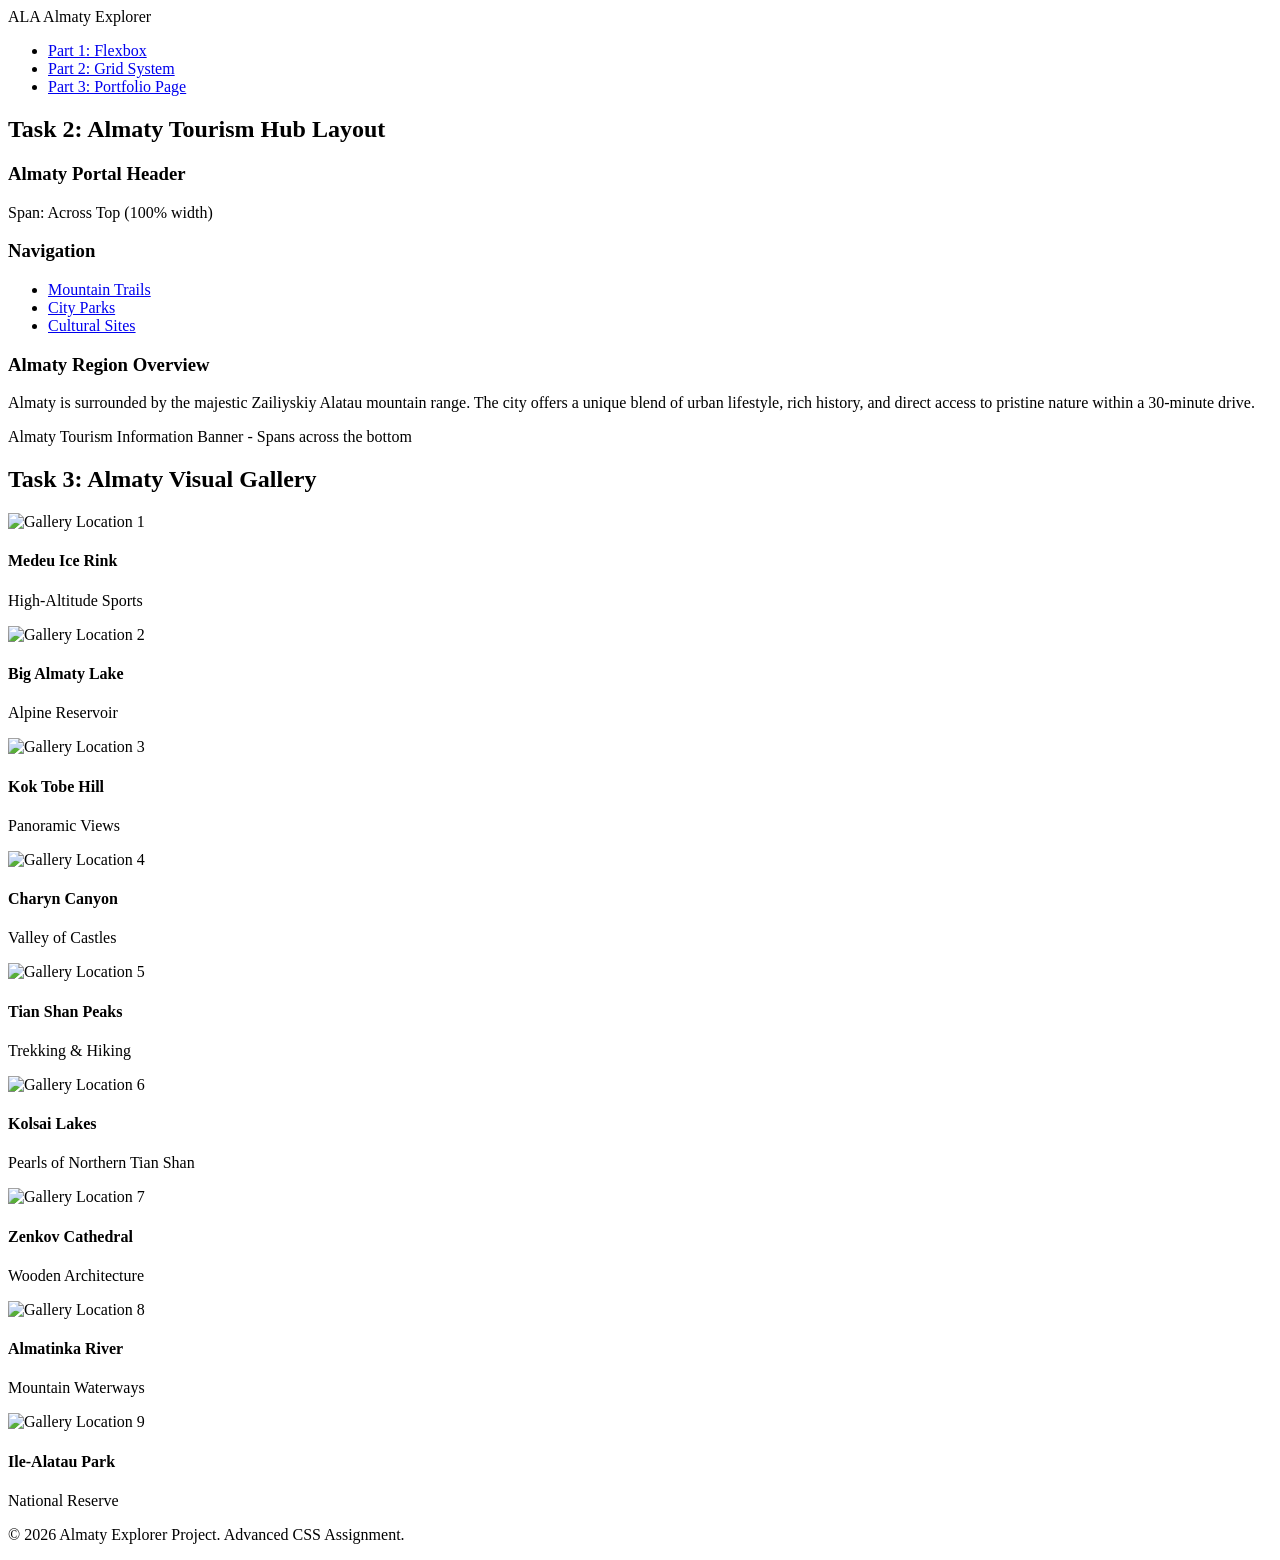
==== grid.html @ abfece4b "Add: index.html and grid.html" ====
<!DOCTYPE html>
<html lang="en">
<head>
    <meta charset="UTF-8">
    <meta name="viewport" content="width=device-width, initial-scale=1.0">
    <title>Almaty Guide | Part 2: Grid System</title>
    <link rel="stylesheet" href="style.css">
    <link href="https://fonts.googleapis.com/css2?family=Plus+Jakarta+Sans:wght@400;600;700&display=swap" rel="stylesheet">
</head>
<body>

    <header class="navbar">
        <div class="logo">
            <span class="logo-badge">ALA</span> Almaty Explorer
        </div>
        <nav>
            <ul class="nav-links">
                <li><a href="index.html">Part 1: Flexbox</a></li>
                <li><a href="grid.html" class="active">Part 2: Grid System</a></li>
                <li><a href="portfolio.html">Part 3: Portfolio Page</a></li>
            </ul>
        </nav>
    </header>

    <div class="container">
        <section class="grid-layout-section">
            <h2>Task 2: Almaty Tourism Hub Layout</h2>
            <div class="grid-page-layout">
                <header class="grid-area-header">
                    <h3>Almaty Portal Header</h3>
                    <p>Span: Across Top (100% width)</p>
                </header>
                <aside class="grid-area-sidebar">
                    <h3>Navigation</h3>
                    <ul>
                        <li><a href="#">Mountain Trails</a></li>
                        <li><a href="#">City Parks</a></li>
                        <li><a href="#">Cultural Sites</a></li>
                    </ul>
                </aside>
                <main class="grid-area-main">
                    <h3>Almaty Region Overview</h3>
                    <p>Almaty is surrounded by the majestic Zailiyskiy Alatau mountain range. The city offers a unique blend of urban lifestyle, rich history, and direct access to pristine nature within a 30-minute drive.</p>
                </main>
                <footer class="grid-area-footer">
                    <p>Almaty Tourism Information Banner - Spans across the bottom</p>
                </footer>
            </div>
        </section>

        <section class="gallery-section">
            <h2>Task 3: Almaty Visual Gallery</h2>
            <div class="image-gallery">
                <div class="gallery-item">
                    <img src="photo1.jpg" alt="Gallery Location 1">
                    <div class="gallery-overlay">
                        <h4>Medeu Ice Rink</h4>
                        <p>High-Altitude Sports</p>
                    </div>
                </div>
                <div class="gallery-item">
                    <img src="photo2.jpg" alt="Gallery Location 2">
                    <div class="gallery-overlay">
                        <h4>Big Almaty Lake</h4>
                        <p>Alpine Reservoir</p>
                    </div>
                </div>
                <div class="gallery-item">
                    <img src="photo3.jpg" alt="Gallery Location 3">
                    <div class="gallery-overlay">
                        <h4>Kok Tobe Hill</h4>
                        <p>Panoramic Views</p>
                    </div>
                </div>
                <div class="gallery-item">
                    <img src="photo4.jpg" alt="Gallery Location 4">
                    <div class="gallery-overlay">
                        <h4>Charyn Canyon</h4>
                        <p>Valley of Castles</p>
                    </div>
                </div>
                <div class="gallery-item">
                    <img src="photo5.jpg" alt="Gallery Location 5">
                    <div class="gallery-overlay">
                        <h4>Tian Shan Peaks</h4>
                        <p>Trekking & Hiking</p>
                    </div>
                </div>
                <div class="gallery-item">
                    <img src="photo6.jpg" alt="Gallery Location 6">
                    <div class="gallery-overlay">
                        <h4>Kolsai Lakes</h4>
                        <p>Pearls of Northern Tian Shan</p>
                    </div>
                </div>
                <div class="gallery-item">
                    <img src="photo7.jpg" alt="Gallery Location 7">
                    <div class="gallery-overlay">
                        <h4>Zenkov Cathedral</h4>
                        <p>Wooden Architecture</p>
                    </div>
                </div>
                <div class="gallery-item">
                    <img src="photo8.jpg" alt="Gallery Location 8">
                    <div class="gallery-overlay">
                        <h4>Almatinka River</h4>
                        <p>Mountain Waterways</p>
                    </div>
                </div>
                <div class="gallery-item">
                    <img src="photo9.jpg" alt="Gallery Location 9">
                    <div class="gallery-overlay">
                        <h4>Ile-Alatau Park</h4>
                        <p>National Reserve</p>
                    </div>
                </div>
            </div>
        </section>
    </div>

    <footer class="site-footer">
        <p>&copy; 2026 Almaty Explorer Project. Advanced CSS Assignment.</p>
    </footer>

</body>
</html>
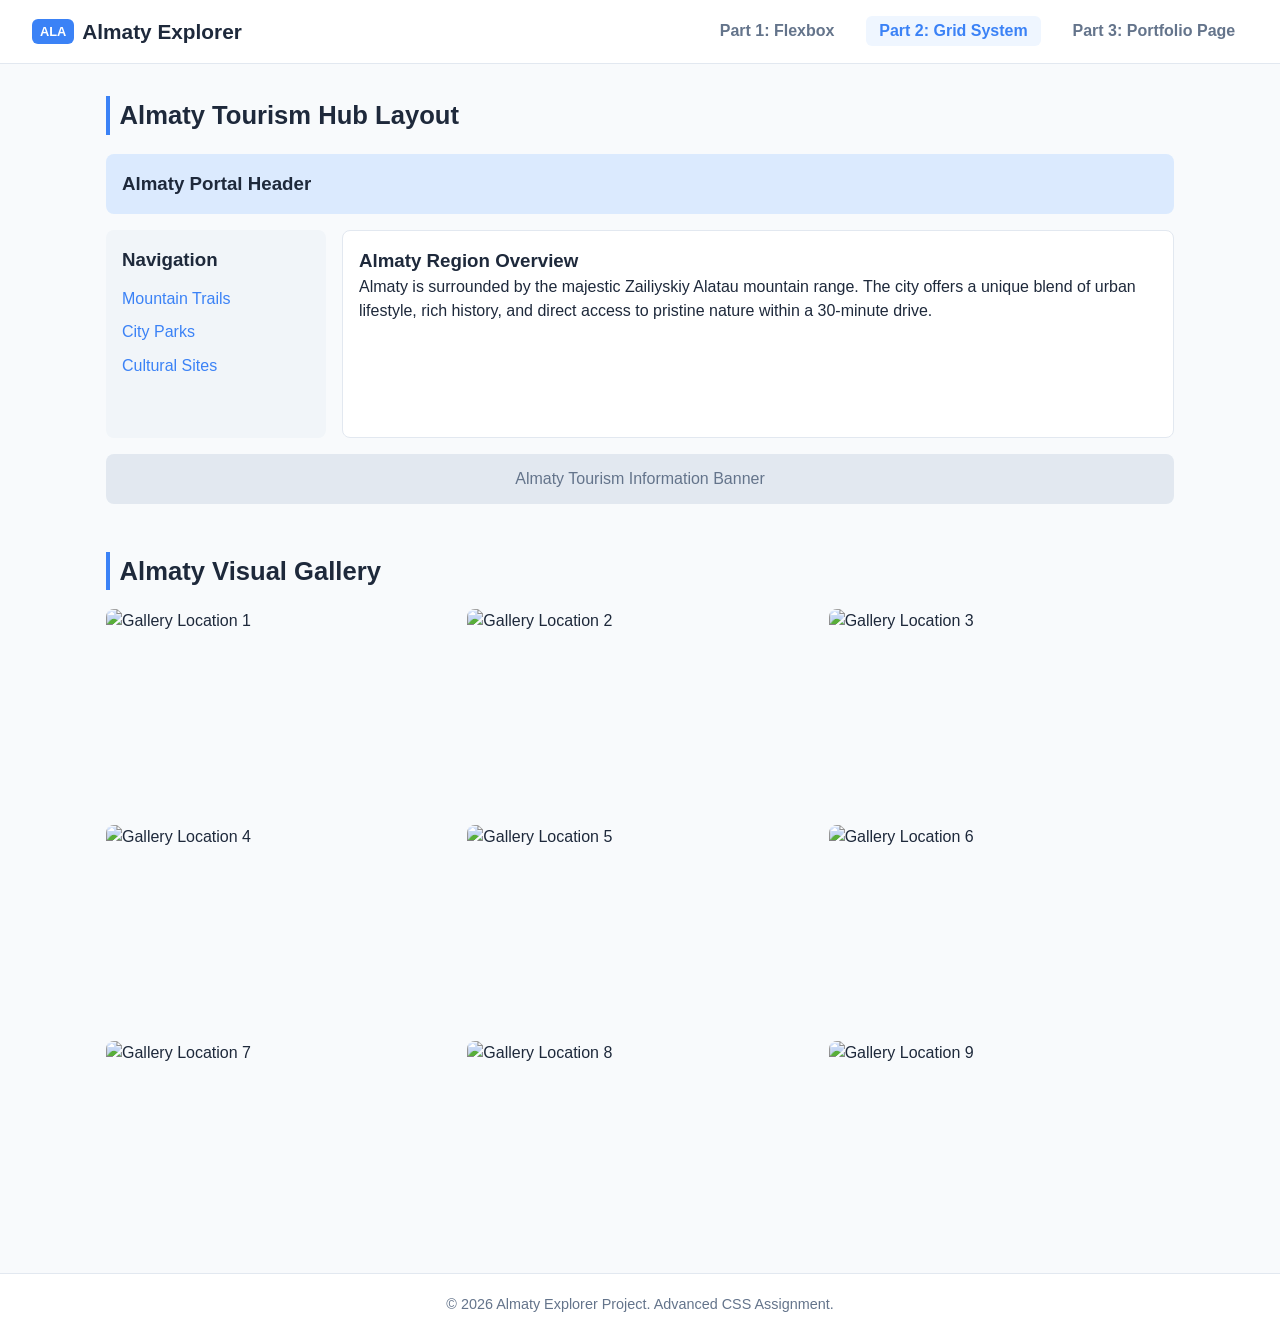
==== commit d163fbf1: "Add full project and images" ====
--- a/grid.html
+++ b/grid.html
@@ -24,11 +24,10 @@
 
     <div class="container">
         <section class="grid-layout-section">
-            <h2>Task 2: Almaty Tourism Hub Layout</h2>
+            <h2>Almaty Tourism Hub Layout</h2>
             <div class="grid-page-layout">
                 <header class="grid-area-header">
                     <h3>Almaty Portal Header</h3>
-                    <p>Span: Across Top (100% width)</p>
                 </header>
                 <aside class="grid-area-sidebar">
                     <h3>Navigation</h3>
@@ -43,13 +42,13 @@
                     <p>Almaty is surrounded by the majestic Zailiyskiy Alatau mountain range. The city offers a unique blend of urban lifestyle, rich history, and direct access to pristine nature within a 30-minute drive.</p>
                 </main>
                 <footer class="grid-area-footer">
-                    <p>Almaty Tourism Information Banner - Spans across the bottom</p>
+                    <p>Almaty Tourism Information Banner</p>
                 </footer>
             </div>
         </section>
 
         <section class="gallery-section">
-            <h2>Task 3: Almaty Visual Gallery</h2>
+            <h2>Almaty Visual Gallery</h2>
             <div class="image-gallery">
                 <div class="gallery-item">
                     <img src="photo1.jpg" alt="Gallery Location 1">
--- a/style.css
+++ b/style.css
@@ -0,0 +1,414 @@
+* {
+    margin: 0;
+    padding: 0;
+    box-sizing: border-box;
+}
+
+body {
+    font-family: 'Plus Jakarta Sans', sans-serif;
+    background-color: #f8fafc;
+    color: #1e293b;
+    line-height: 1.5;
+    min-height: 100vh;
+    display: flex;
+    flex-direction: column;
+}
+
+a {
+    text-decoration: none;
+    color: inherit;
+}
+
+.container {
+    max-width: 1100px;
+    margin: 0 auto;
+    padding: 2rem 1rem;
+    width: 100%;
+    flex: 1;
+}
+
+.hero-intro {
+    text-align: center;
+    margin-bottom: 2.5rem;
+}
+
+.hero-intro p {
+    color: #64748b;
+}
+
+h2 {
+    font-size: 1.6rem;
+    margin-bottom: 1.2rem;
+    border-left: 4px solid #3b82f6;
+    padding-left: 0.6rem;
+}
+
+.navbar {
+    display: flex;
+    justify-content: space-between;
+    align-items: center;
+    padding: 1rem 2rem;
+    background-color: #ffffff;
+    border-bottom: 1px solid #e2e8f0;
+    position: sticky;
+    top: 0;
+    z-index: 100;
+}
+
+.logo {
+    font-weight: 700;
+    font-size: 1.3rem;
+    display: flex;
+    align-items: center;
+    gap: 0.5rem;
+}
+
+.logo-badge {
+    background: #3b82f6;
+    color: #fff;
+    padding: 0.2rem 0.5rem;
+    border-radius: 6px;
+    font-size: 0.8rem;
+}
+
+.nav-links {
+    display: flex;
+    list-style: none;
+    gap: 1.2rem;
+    align-items: center;
+}
+
+.nav-links a {
+    font-weight: 600;
+    color: #64748b;
+    padding: 0.4rem 0.8rem;
+    border-radius: 6px;
+    transition: 0.2s ease;
+}
+
+.nav-links a:hover,
+.nav-links a.active {
+    color: #3b82f6;
+    background: #eff6ff;
+}
+
+.card-container {
+    display: flex;
+    gap: 1.5rem;
+    align-items: stretch;
+}
+
+.card {
+    flex: 1;
+    background: #ffffff;
+    border: 1px solid #e2e8f0;
+    border-radius: 12px;
+    overflow: hidden;
+    display: flex;
+    flex-direction: column;
+    transition: transform 0.2s ease, box-shadow 0.2s ease;
+}
+
+.card:hover {
+    transform: translateY(-5px);
+    box-shadow: 0 10px 20px rgba(0, 0, 0, 0.08);
+}
+
+.card-image-wrap {
+    height: 180px;
+}
+
+.card-image-wrap img {
+    width: 100%;
+    height: 100%;
+    object-fit: cover;
+}
+
+.card-content {
+    padding: 1.2rem;
+    display: flex;
+    flex-direction: column;
+    flex-grow: 1;
+}
+
+.card-content p {
+    color: #64748b;
+    font-size: 0.9rem;
+    margin: 0.8rem 0 1.2rem;
+    flex-grow: 1;
+}
+
+.btn {
+    display: block;
+    text-align: center;
+    background: #3b82f6;
+    color: #ffffff;
+    padding: 0.6rem 1rem;
+    border-radius: 6px;
+    font-weight: 600;
+    font-size: 0.9rem;
+    transition: background 0.2s ease;
+}
+
+.btn:hover {
+    background: #1d4ed8;
+}
+
+.btn-outline {
+    background: transparent;
+    border: 1px solid #cbd5e1;
+    color: #475569;
+}
+
+.btn-outline:hover {
+    background: #f1f5f9;
+    color: #0f172a;
+}
+
+.grid-layout-section {
+    margin-bottom: 3rem;
+}
+
+.grid-page-layout {
+    display: grid;
+    grid-template-columns: 220px 1fr;
+    grid-template-rows: auto 1fr auto;
+    grid-template-areas:
+        "header header"
+        "sidebar main"
+        "footer footer";
+    gap: 1rem;
+    min-height: 350px;
+}
+
+.grid-area-header {
+    grid-area: header;
+    background: #dbeafe;
+    padding: 1rem;
+    border-radius: 8px;
+}
+
+.grid-area-sidebar {
+    grid-area: sidebar;
+    background: #f1f5f9;
+    padding: 1rem;
+    border-radius: 8px;
+}
+
+.grid-area-sidebar ul {
+    list-style: none;
+    margin-top: 0.5rem;
+}
+
+.grid-area-sidebar a {
+    color: #3b82f6;
+    display: block;
+    padding: 0.3rem 0;
+}
+
+.grid-area-main {
+    grid-area: main;
+    background: #ffffff;
+    border: 1px solid #e2e8f0;
+    padding: 1rem;
+    border-radius: 8px;
+}
+
+.grid-area-footer {
+    grid-area: footer;
+    background: #e2e8f0;
+    padding: 0.8rem;
+    text-align: center;
+    border-radius: 8px;
+    color: #64748b;
+}
+
+.image-gallery {
+    display: grid;
+    grid-template-columns: repeat(3, 1fr);
+    gap: 1rem;
+}
+
+.gallery-item {
+    position: relative;
+    height: 200px;
+    border-radius: 8px;
+    overflow: hidden;
+}
+
+.gallery-item img {
+    width: 100%;
+    height: 100%;
+    object-fit: cover;
+    transition: transform 0.3s ease;
+}
+
+.gallery-overlay {
+    position: absolute;
+    inset: 0;
+    background: rgba(15, 23, 42, 0.75);
+    color: #ffffff;
+    display: flex;
+    flex-direction: column;
+    justify-content: center;
+    align-items: center;
+    opacity: 0;
+    transition: opacity 0.3s ease;
+    padding: 0.8rem;
+    text-align: center;
+}
+
+.gallery-item:hover img {
+    transform: scale(1.08);
+}
+
+.gallery-item:hover .gallery-overlay {
+    opacity: 1;
+}
+
+.portfolio-container {
+    max-width: 1100px;
+    margin: 0 auto;
+    padding: 2rem 1rem;
+    display: grid;
+    grid-template-columns: 1fr 280px;
+    gap: 2rem;
+    flex: 1;
+}
+
+.section-desc {
+    color: #64748b;
+    margin-bottom: 1.5rem;
+}
+
+.portfolio-grid {
+    display: grid;
+    grid-template-columns: repeat(auto-fit, minmax(250px, 1fr));
+    gap: 1.2rem;
+}
+
+.project-card {
+    background: #ffffff;
+    border: 1px solid #e2e8f0;
+    border-radius: 12px;
+    padding: 1.2rem;
+    display: flex;
+    flex-direction: column;
+    justify-content: space-between;
+    transition: transform 0.2s ease;
+}
+
+.project-card:hover {
+    transform: translateY(-3px);
+}
+
+.project-info .tag {
+    font-size: 0.75rem;
+    font-weight: 700;
+    color: #3b82f6;
+    text-transform: uppercase;
+}
+
+.project-info h3 {
+    margin: 0.4rem 0;
+}
+
+.project-info p {
+    color: #64748b;
+    font-size: 0.88rem;
+    margin-bottom: 1rem;
+}
+
+.project-footer {
+    display: flex;
+    gap: 0.5rem;
+}
+
+.project-footer .btn {
+    flex: 1;
+}
+
+.portfolio-sidebar {
+    display: flex;
+    flex-direction: column;
+    gap: 1.2rem;
+}
+
+.widget {
+    background: #ffffff;
+    border: 1px solid #e2e8f0;
+    padding: 1.2rem;
+    border-radius: 12px;
+}
+
+.profile-widget {
+    text-align: center;
+}
+
+.avatar {
+    width: 60px;
+    height: 60px;
+    border-radius: 50%;
+    background: #3b82f6;
+    color: #fff;
+    display: flex;
+    align-items: center;
+    justify-content: center;
+    margin: 0 auto 0.8rem;
+    font-weight: 700;
+}
+
+.skill-tags {
+    display: flex;
+    flex-wrap: wrap;
+    gap: 0.4rem;
+    margin-top: 0.8rem;
+}
+
+.skill-tags span {
+    background: #f1f5f9;
+    padding: 0.2rem 0.5rem;
+    border-radius: 4px;
+    font-size: 0.75rem;
+    color: #475569;
+}
+
+.site-footer {
+    background: #ffffff;
+    border-top: 1px solid #e2e8f0;
+    text-align: center;
+    padding: 1.2rem;
+    color: #64748b;
+    font-size: 0.9rem;
+    margin-top: auto;
+}
+
+@media (max-width: 850px) {
+    .portfolio-container {
+        grid-template-columns: 1fr;
+    }
+}
+
+@media (max-width: 768px) {
+    .navbar {
+        flex-direction: column;
+        gap: 0.8rem;
+    }
+
+    .card-container {
+        flex-direction: column;
+    }
+
+    .grid-page-layout {
+        grid-template-columns: 1fr;
+        grid-template-areas:
+            "header"
+            "sidebar"
+            "main"
+            "footer";
+    }
+
+    .image-gallery {
+        grid-template-columns: repeat(auto-fit, minmax(200px, 1fr));
+    }
+}
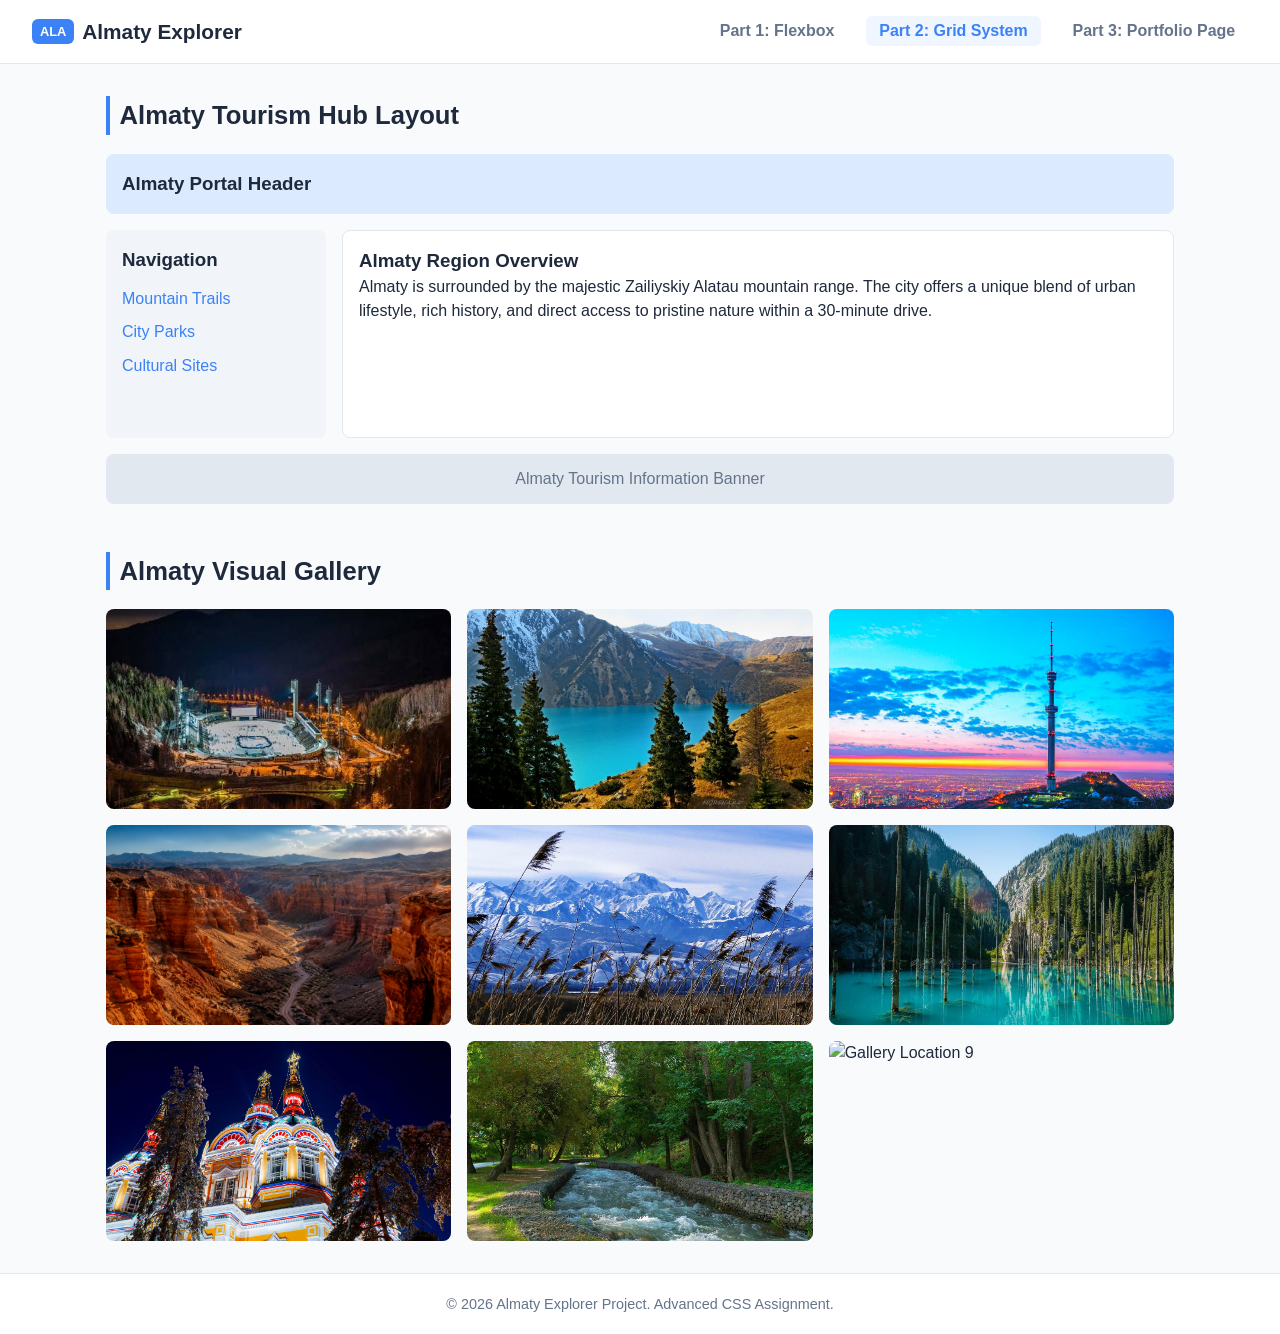
==== commit 73facbe5: "Fix image paths for GitHub Pages" ====
--- a/grid.html
+++ b/grid.html
@@ -51,63 +51,63 @@
             <h2>Almaty Visual Gallery</h2>
             <div class="image-gallery">
                 <div class="gallery-item">
-                    <img src="photo1.jpg" alt="Gallery Location 1">
+                    <img src="images/photo1.jpg" alt="Gallery Location 1">
                     <div class="gallery-overlay">
                         <h4>Medeu Ice Rink</h4>
                         <p>High-Altitude Sports</p>
                     </div>
                 </div>
                 <div class="gallery-item">
-                    <img src="photo2.jpg" alt="Gallery Location 2">
+                    <img src="images/photo2.jpg" alt="Gallery Location 2">
                     <div class="gallery-overlay">
                         <h4>Big Almaty Lake</h4>
                         <p>Alpine Reservoir</p>
                     </div>
                 </div>
                 <div class="gallery-item">
-                    <img src="photo3.jpg" alt="Gallery Location 3">
+                    <img src="images/photo3.jpg" alt="Gallery Location 3">
                     <div class="gallery-overlay">
                         <h4>Kok Tobe Hill</h4>
                         <p>Panoramic Views</p>
                     </div>
                 </div>
                 <div class="gallery-item">
-                    <img src="photo4.jpg" alt="Gallery Location 4">
+                    <img src="images/photo4.jpg" alt="Gallery Location 4">
                     <div class="gallery-overlay">
                         <h4>Charyn Canyon</h4>
                         <p>Valley of Castles</p>
                     </div>
                 </div>
                 <div class="gallery-item">
-                    <img src="photo5.jpg" alt="Gallery Location 5">
+                    <img src="images/photo5.jpg" alt="Gallery Location 5">
                     <div class="gallery-overlay">
                         <h4>Tian Shan Peaks</h4>
                         <p>Trekking & Hiking</p>
                     </div>
                 </div>
                 <div class="gallery-item">
-                    <img src="photo6.jpg" alt="Gallery Location 6">
+                    <img src="images/photo6.jpg" alt="Gallery Location 6">
                     <div class="gallery-overlay">
                         <h4>Kolsai Lakes</h4>
                         <p>Pearls of Northern Tian Shan</p>
                     </div>
                 </div>
                 <div class="gallery-item">
-                    <img src="photo7.jpg" alt="Gallery Location 7">
+                    <img src="images/photo7.jpg" alt="Gallery Location 7">
                     <div class="gallery-overlay">
                         <h4>Zenkov Cathedral</h4>
                         <p>Wooden Architecture</p>
                     </div>
                 </div>
                 <div class="gallery-item">
-                    <img src="photo8.jpg" alt="Gallery Location 8">
+                    <img src="images/photo8.jpg" alt="Gallery Location 8">
                     <div class="gallery-overlay">
                         <h4>Almatinka River</h4>
                         <p>Mountain Waterways</p>
                     </div>
                 </div>
                 <div class="gallery-item">
-                    <img src="photo9.jpg" alt="Gallery Location 9">
+                    <img src="iamges/photo9.jpg" alt="Gallery Location 9">
                     <div class="gallery-overlay">
                         <h4>Ile-Alatau Park</h4>
                         <p>National Reserve</p>
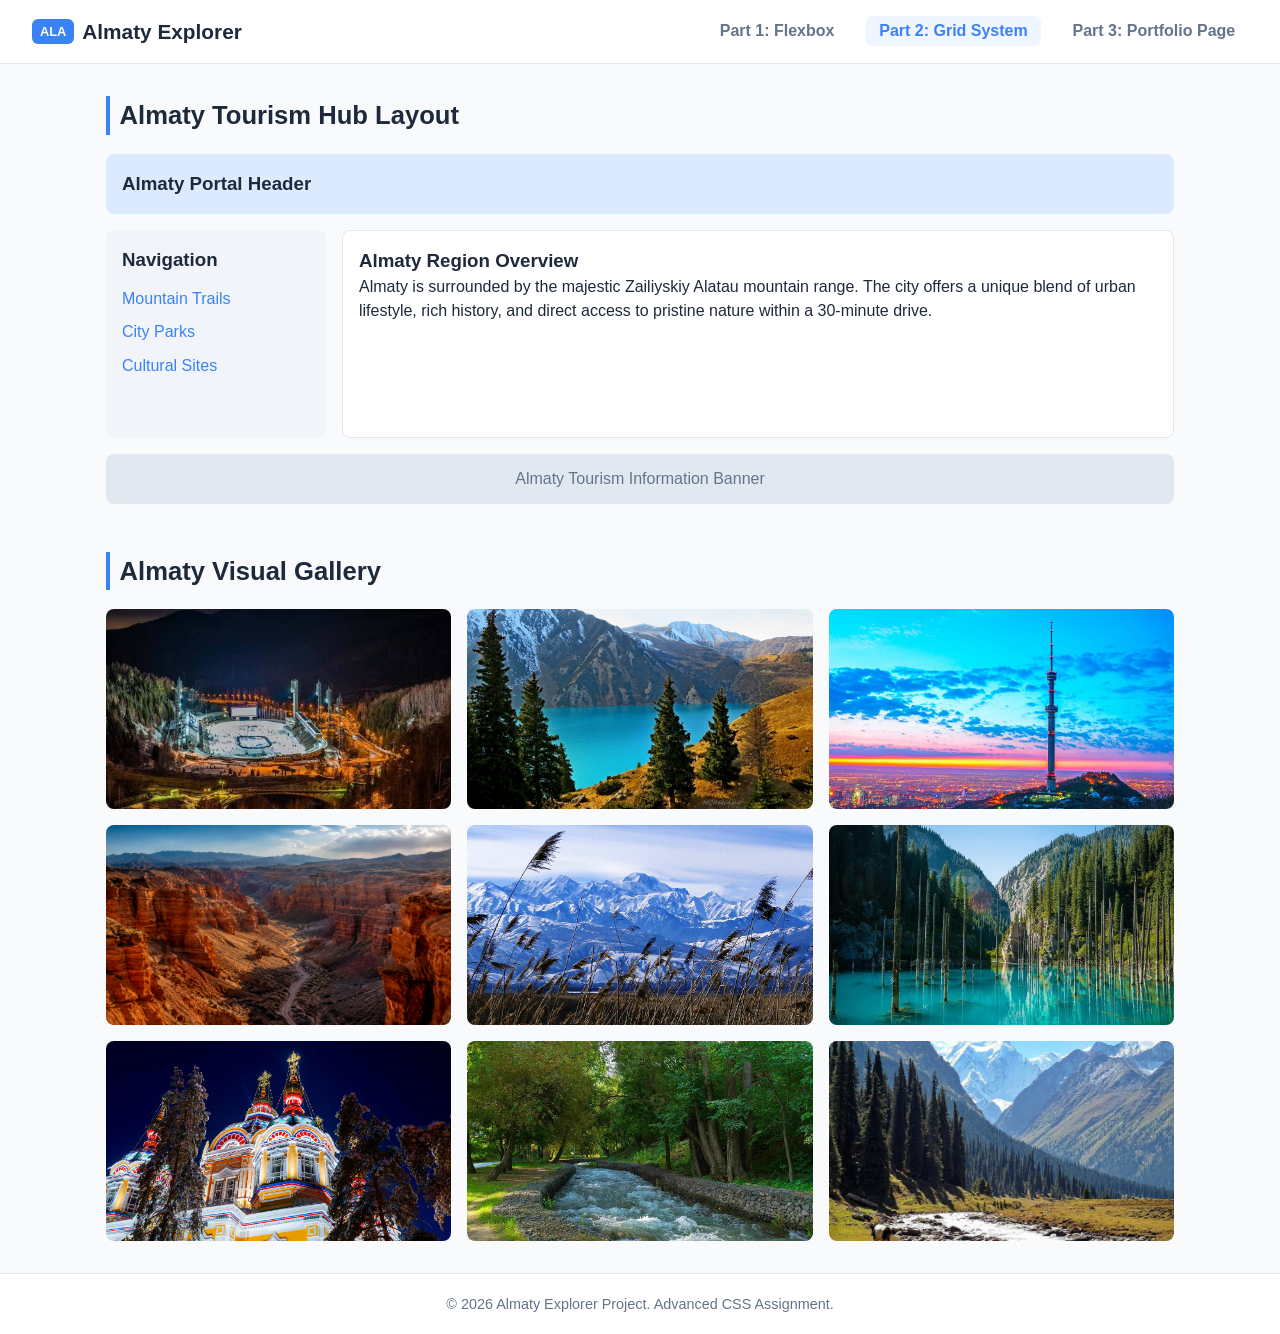
==== commit 5d903c4b: "Fix image paths for GitHub Pages" ====
--- a/grid.html
+++ b/grid.html
@@ -107,7 +107,7 @@
                     </div>
                 </div>
                 <div class="gallery-item">
-                    <img src="iamges/photo9.jpg" alt="Gallery Location 9">
+                    <img src="images/photo9.jpg" alt="Gallery Location 9">
                     <div class="gallery-overlay">
                         <h4>Ile-Alatau Park</h4>
                         <p>National Reserve</p>
